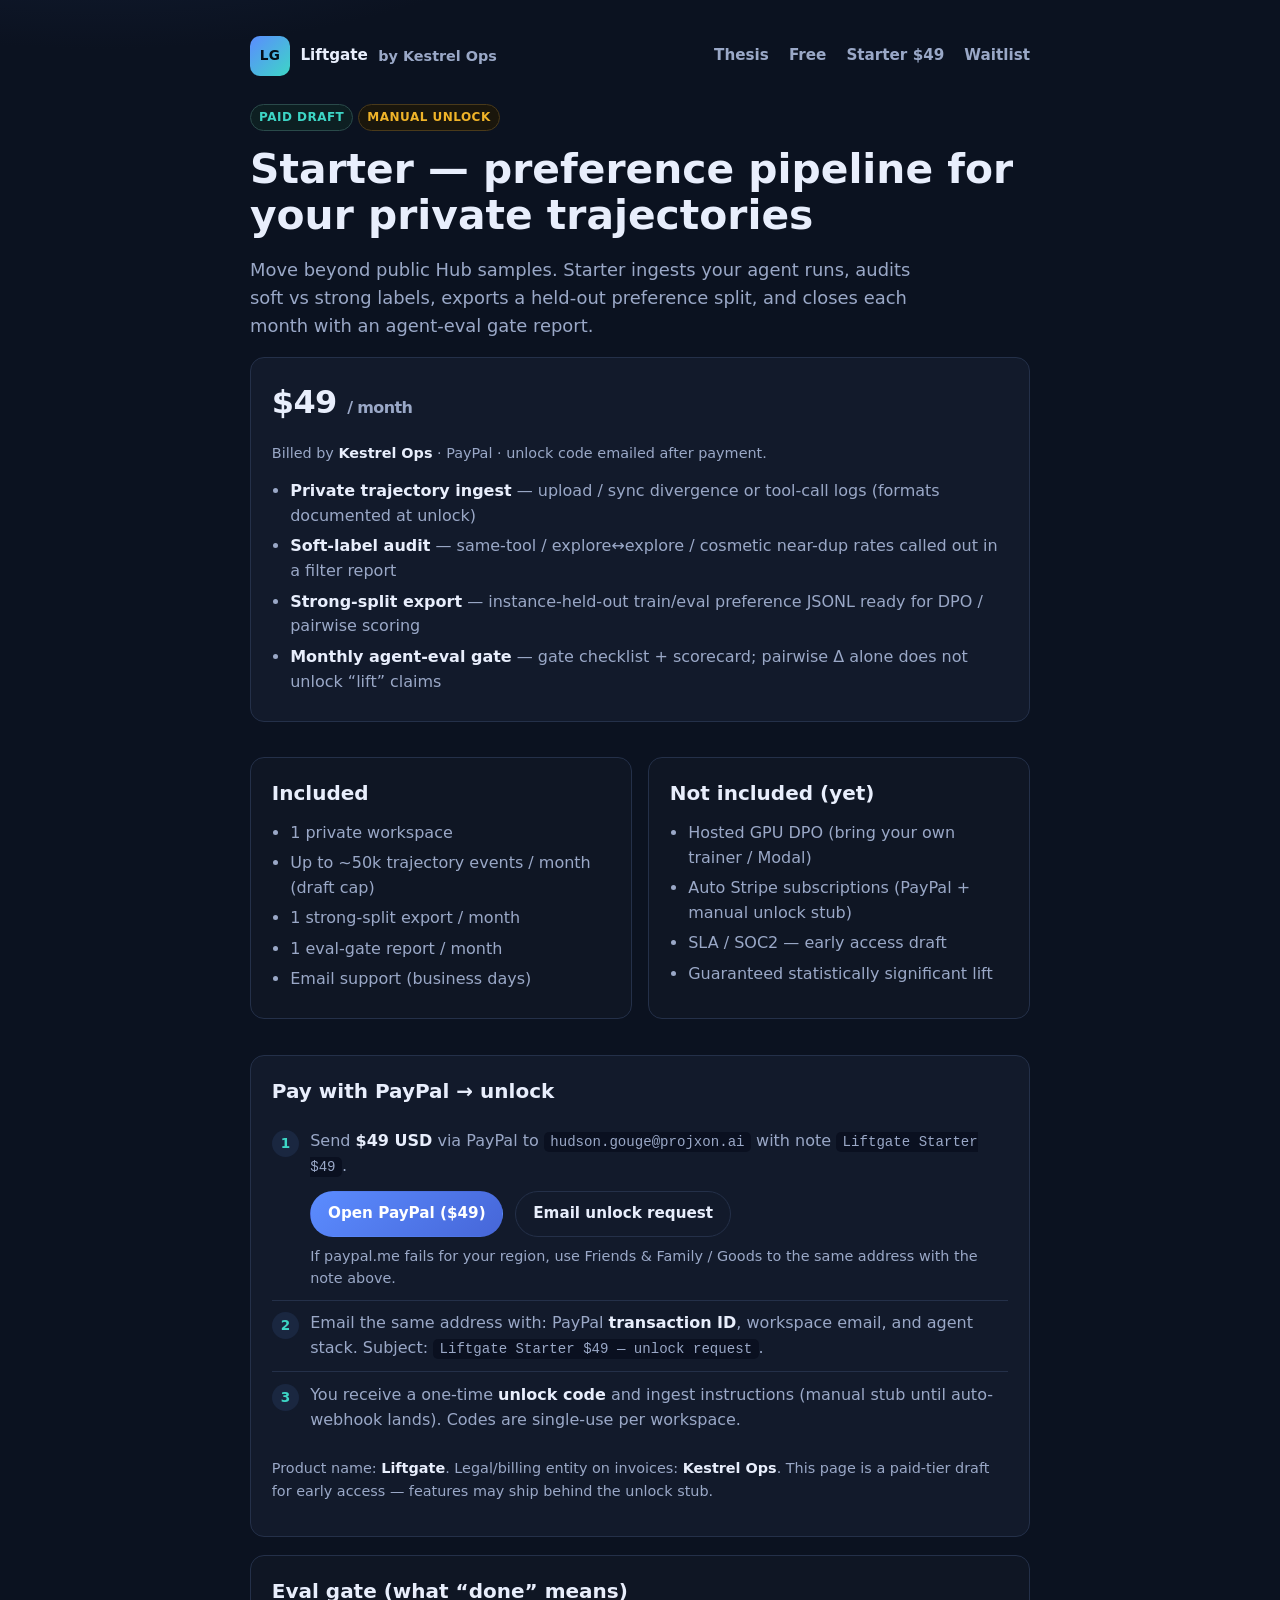
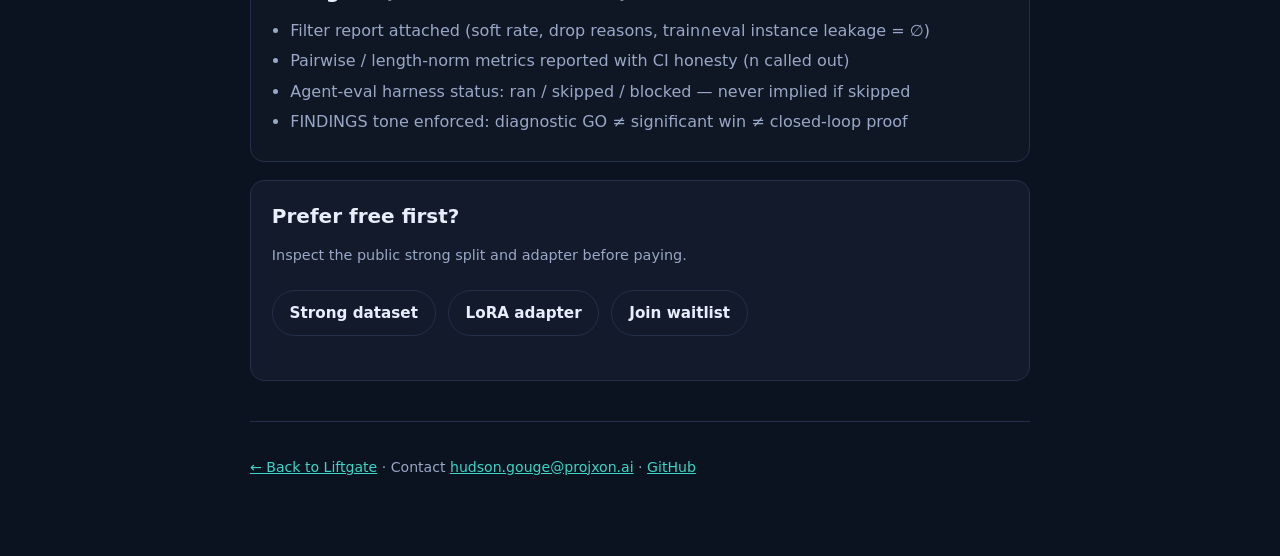
==== docs/starter.html @ 3e18eb13 "Ship Liftgate public landing + Starter draft Agent preference infra Pages site: thesis, honest FINDI" ====
<!DOCTYPE html>
<html lang="en">
<head>
<meta charset="utf-8" />
<meta name="viewport" content="width=device-width, initial-scale=1" />
<title>Liftgate Starter $49/mo — Kestrel Ops</title>
<meta name="description" content="Liftgate Starter: private trajectory ingest, soft-label audit, strong-split export, monthly agent-eval gate. $49/mo via PayPal. Billing: Kestrel Ops." />
<link rel="stylesheet" href="./styles.css" />
</head>
<body>
<main class="wrap">
  <nav>
    <a class="brand" href="./">
      <span class="logo">LG</span>
      <strong>Liftgate</strong>
      <span class="fine">by Kestrel Ops</span>
    </a>
    <a href="./#thesis">Thesis</a>
    <a href="./#free">Free</a>
    <a href="./starter.html">Starter $49</a>
    <a href="./#waitlist">Waitlist</a>
  </nav>

  <p><span class="tag">Paid draft</span> <span class="tag warn">Manual unlock</span></p>
  <h1>Starter — preference pipeline for your private trajectories</h1>
  <p class="lede">
    Move beyond public Hub samples. Starter ingests your agent runs, audits soft vs strong labels,
    exports a held-out preference split, and closes each month with an agent-eval gate report.
  </p>

  <div class="card">
    <p class="price" style="margin:0">$49 <span>/ month</span></p>
    <p class="fine">Billed by <strong style="color:var(--text)">Kestrel Ops</strong> · PayPal · unlock code emailed after payment.</p>
    <ul class="clean">
      <li><strong>Private trajectory ingest</strong> — upload / sync divergence or tool-call logs (formats documented at unlock)</li>
      <li><strong>Soft-label audit</strong> — same-tool / explore↔explore / cosmetic near-dup rates called out in a filter report</li>
      <li><strong>Strong-split export</strong> — instance-held-out train/eval preference JSONL ready for DPO / pairwise scoring</li>
      <li><strong>Monthly agent-eval gate</strong> — gate checklist + scorecard; pairwise Δ alone does not unlock “lift” claims</li>
    </ul>
  </div>

  <div class="grid two">
    <div class="card soft">
      <h2>Included</h2>
      <ul class="clean">
        <li>1 private workspace</li>
        <li>Up to ~50k trajectory events / month (draft cap)</li>
        <li>1 strong-split export / month</li>
        <li>1 eval-gate report / month</li>
        <li>Email support (business days)</li>
      </ul>
    </div>
    <div class="card soft">
      <h2>Not included (yet)</h2>
      <ul class="clean">
        <li>Hosted GPU DPO (bring your own trainer / Modal)</li>
        <li>Auto Stripe subscriptions (PayPal + manual unlock stub)</li>
        <li>SLA / SOC2 — early access draft</li>
        <li>Guaranteed statistically significant lift</li>
      </ul>
    </div>
  </div>

  <section class="card" id="pay">
    <h2>Pay with PayPal → unlock</h2>
    <ol class="steps">
      <li>
        Send <strong style="color:var(--text)">$49 USD</strong> via PayPal to
        <code>hudson.gouge@projxon.ai</code> with note
        <code>Liftgate Starter $49</code>.
        <div class="cta" style="margin:.75rem 0 0">
          <a class="btn btn-primary" href="https://www.paypal.com/paypalme/hudson.gouge@projxon.ai/49" target="_blank" rel="noopener">Open PayPal ($49)</a>
          <a class="btn" href="mailto:hudson.gouge@projxon.ai?subject=Liftgate%20Starter%20%2449%20%E2%80%94%20unlock%20request&body=PayPal%20transaction%20ID%3A%20%0AWorkspace%20email%3A%20%0AAgent%20stack%3A%20%0A">Email unlock request</a>
        </div>
        <p class="fine" style="margin:.5rem 0 0">If paypal.me fails for your region, use Friends &amp; Family / Goods to the same address with the note above.</p>
      </li>
      <li>
        Email the same address with: PayPal <strong style="color:var(--text)">transaction ID</strong>,
        workspace email, and agent stack. Subject: <code>Liftgate Starter $49 — unlock request</code>.
      </li>
      <li>
        You receive a one-time <strong style="color:var(--text)">unlock code</strong> and ingest instructions
        (manual stub until auto-webhook lands). Codes are single-use per workspace.
      </li>
    </ol>
    <p class="fine">
      Product name: <strong style="color:var(--text)">Liftgate</strong>.
      Legal/billing entity on invoices: <strong style="color:var(--text)">Kestrel Ops</strong>.
      This page is a paid-tier draft for early access — features may ship behind the unlock stub.
    </p>
  </section>

  <section class="card soft">
    <h2>Eval gate (what “done” means)</h2>
    <ul class="clean">
      <li>Filter report attached (soft rate, drop reasons, train∩eval instance leakage = ∅)</li>
      <li>Pairwise / length-norm metrics reported with CI honesty (n called out)</li>
      <li>Agent-eval harness status: ran / skipped / blocked — never implied if skipped</li>
      <li>FINDINGS tone enforced: diagnostic GO ≠ significant win ≠ closed-loop proof</li>
    </ul>
  </section>

  <section class="card">
    <h2>Prefer free first?</h2>
    <p class="fine" style="margin-top:0">Inspect the public strong split and adapter before paying.</p>
    <div class="cta">
      <a class="btn" href="https://huggingface.co/datasets/asaverren/openhands-divergence-dpo-strong" target="_blank" rel="noopener">Strong dataset</a>
      <a class="btn" href="https://huggingface.co/asaverren/qwen35-4b-openhands-divergence-dpo" target="_blank" rel="noopener">LoRA adapter</a>
      <a class="btn btn-ghost" href="./#waitlist">Join waitlist</a>
    </div>
  </section>

  <footer class="footer">
    <p>
      <a href="./">← Back to Liftgate</a> ·
      Contact <a href="mailto:hudson.gouge@projxon.ai">hudson.gouge@projxon.ai</a> ·
      <a href="https://github.com/kestrel-devagent/liftgate">GitHub</a>
    </p>
  </footer>
</main>
</body>
</html>
---- docs/styles.css ----
:root {
  --bg: #0b1220;
  --panel: #121a2b;
  --panel2: #0f1624;
  --text: #e8eefc;
  --muted: #9aa8c7;
  --accent: #5b8cff;
  --accent2: #3dd6c6;
  --warn: #f0b429;
  --border: #243049;
  --ok: #3ecf8e;
}
* { box-sizing: border-box; }
html { scroll-behavior: smooth; }
body {
  margin: 0;
  font-family: system-ui, -apple-system, Segoe UI, sans-serif;
  background: radial-gradient(1100px 560px at 8% -12%, #1a2a4a 0%, var(--bg) 55%);
  color: var(--text);
  min-height: 100vh;
  line-height: 1.55;
}
a { color: var(--accent2); }
a:hover { text-decoration: underline; }
.wrap { max-width: 820px; margin: 0 auto; padding: 2.25rem 1.25rem 4rem; }
nav {
  display: flex; flex-wrap: wrap; gap: .75rem 1.25rem; align-items: center;
  margin-bottom: 1.75rem; font-size: .95rem;
}
nav .brand { display: flex; align-items: center; gap: .65rem; margin-right: auto; text-decoration: none; color: var(--text); }
.logo {
  display: inline-grid; place-items: center; width: 40px; height: 40px;
  border-radius: 10px; font-weight: 800; font-size: .85rem; letter-spacing: .02em;
  background: linear-gradient(135deg, var(--accent), var(--accent2)); color: #041018;
}
nav a { color: var(--muted); text-decoration: none; font-weight: 600; }
nav a:hover { color: var(--text); }
h1 { font-size: clamp(1.85rem, 4.2vw, 2.55rem); line-height: 1.12; margin: .4rem 0 1rem; }
h2 { font-size: 1.25rem; margin: 0 0 .75rem; }
h3 { font-size: 1.05rem; margin: 1.1rem 0 .45rem; }
.lede { color: var(--muted); font-size: 1.12rem; max-width: 42rem; }
.cta { display: flex; flex-wrap: wrap; gap: .75rem; margin: 1.5rem 0; }
.btn {
  display: inline-flex; align-items: center; gap: .4rem;
  padding: .65rem 1.05rem; border-radius: 999px;
  border: 1px solid var(--border); background: var(--panel);
  color: var(--text); text-decoration: none; font-weight: 650; font-size: .95rem;
}
.btn:hover { text-decoration: none; border-color: var(--accent); }
.btn-primary {
  background: linear-gradient(135deg, var(--accent), #4666d8);
  border-color: transparent; color: #fff;
}
.btn-ghost { background: transparent; }
.card {
  background: var(--panel); border: 1px solid var(--border);
  border-radius: 14px; padding: 1.25rem 1.3rem; margin: 1.1rem 0;
}
.card.soft { background: var(--panel2); }
.fine { color: var(--muted); font-size: .9rem; }
.tag {
  display: inline-block; font-size: .75rem; font-weight: 700; letter-spacing: .04em;
  text-transform: uppercase; color: var(--accent2);
  border: 1px solid #2a4a4a; background: #0d1f22; padding: .2rem .5rem; border-radius: 999px;
}
.tag.warn { color: var(--warn); border-color: #4a3a1a; background: #1a160c; }
.grid { display: grid; gap: 1rem; }
@media (min-width: 640px) { .grid.two { grid-template-columns: 1fr 1fr; } }
ul.clean { margin: .4rem 0; padding-left: 1.15rem; color: var(--muted); }
ul.clean li { margin: .35rem 0; }
ul.clean strong { color: var(--text); }
code, .mono {
  font-family: ui-monospace, SFMono-Regular, Menlo, Consolas, monospace;
  font-size: .88em; background: #0a1020; padding: .12rem .4rem; border-radius: 5px;
}
table { width: 100%; border-collapse: collapse; font-size: .92rem; margin: .75rem 0; }
th, td { text-align: left; padding: .45rem .5rem; border-bottom: 1px solid var(--border); }
th { color: var(--muted); font-weight: 600; }
.findings {
  border-left: 3px solid var(--warn); padding-left: 1rem; margin: 1rem 0;
  color: var(--muted);
}
.findings strong { color: var(--warn); }
form label { display: block; font-size: .85rem; color: var(--muted); margin: .7rem 0 .3rem; font-weight: 600; }
form input, form textarea, form select {
  width: 100%; padding: .65rem .75rem; border-radius: 10px;
  border: 1px solid var(--border); background: #0a1020; color: var(--text);
  font: inherit;
}
form textarea { min-height: 90px; resize: vertical; }
form .row { display: grid; gap: .75rem; }
@media (min-width: 560px) { form .row.two { grid-template-columns: 1fr 1fr; } }
.footer {
  margin-top: 2.5rem; padding-top: 1.25rem; border-top: 1px solid var(--border);
  color: var(--muted); font-size: .88rem;
}
.price { font-size: 2rem; font-weight: 800; letter-spacing: -0.02em; }
.price span { font-size: 1rem; font-weight: 600; color: var(--muted); }
.steps { counter-reset: step; list-style: none; padding: 0; margin: .5rem 0; }
.steps li {
  counter-increment: step; position: relative;
  padding: .65rem 0 .65rem 2.4rem; color: var(--muted); border-bottom: 1px solid var(--border);
}
.steps li:last-child { border-bottom: 0; }
.steps li::before {
  content: counter(step); position: absolute; left: 0; top: .7rem;
  width: 1.7rem; height: 1.7rem; border-radius: 50%;
  background: #1a2740; color: var(--accent2); font-weight: 700; font-size: .85rem;
  display: grid; place-items: center;
}
.ok { color: var(--ok); }
.toast {
  display: none; margin-top: .75rem; padding: .65rem .85rem; border-radius: 10px;
  background: #0d2418; border: 1px solid #1e4a34; color: var(--ok); font-size: .9rem;
}
.toast.show { display: block; }
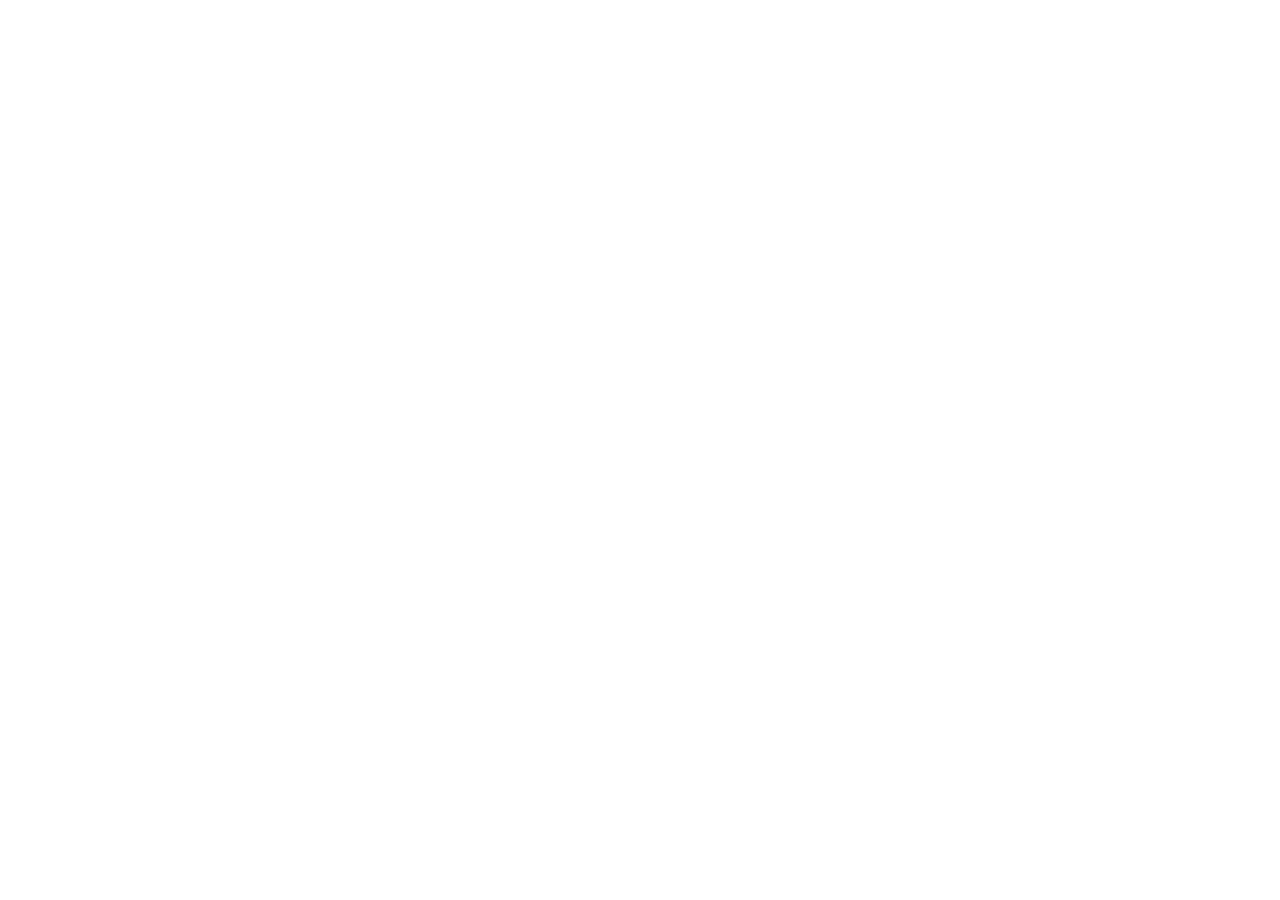
==== commit 1a6f14bb: "Redirect Liftgate Pages to Charter (public rename) Liftgate barred as public pitch. Pages now state " ====
--- a/docs/starter.html
+++ b/docs/starter.html
@@ -3,120 +3,21 @@
 <head>
 <meta charset="utf-8" />
 <meta name="viewport" content="width=device-width, initial-scale=1" />
-<title>Liftgate Starter $49/mo — Kestrel Ops</title>
-<meta name="description" content="Liftgate Starter: private trajectory ingest, soft-label audit, strong-split export, monthly agent-eval gate. $49/mo via PayPal. Billing: Kestrel Ops." />
-<link rel="stylesheet" href="./styles.css" />
+<title>Charter Pro (formerly Liftgate Starter) | Kestrel Ops</title>
+<meta http-equiv="refresh" content="0; url=https://kestrel-devagent.github.io/charter/#pro" />
+<link rel="canonical" href="https://kestrel-devagent.github.io/charter/#pro" />
+<style>
+body{margin:0;font-family:system-ui,sans-serif;background:#0b1220;color:#e8eefc;padding:3rem 1.25rem;line-height:1.55}
+a{color:#3dd6c6} .wrap{max-width:560px;margin:0 auto}
+.btn{display:inline-block;padding:.7rem 1.1rem;border-radius:999px;background:#5b8cff;color:#fff;text-decoration:none;font-weight:650}
+</style>
 </head>
 <body>
 <main class="wrap">
-  <nav>
-    <a class="brand" href="./">
-      <span class="logo">LG</span>
-      <strong>Liftgate</strong>
-      <span class="fine">by Kestrel Ops</span>
-    </a>
-    <a href="./#thesis">Thesis</a>
-    <a href="./#free">Free</a>
-    <a href="./starter.html">Starter $49</a>
-    <a href="./#waitlist">Waitlist</a>
-  </nav>
-
-  <p><span class="tag">Paid draft</span> <span class="tag warn">Manual unlock</span></p>
-  <h1>Starter — preference pipeline for your private trajectories</h1>
-  <p class="lede">
-    Move beyond public Hub samples. Starter ingests your agent runs, audits soft vs strong labels,
-    exports a held-out preference split, and closes each month with an agent-eval gate report.
-  </p>
-
-  <div class="card">
-    <p class="price" style="margin:0">$49 <span>/ month</span></p>
-    <p class="fine">Billed by <strong style="color:var(--text)">Kestrel Ops</strong> · PayPal · unlock code emailed after payment.</p>
-    <ul class="clean">
-      <li><strong>Private trajectory ingest</strong> — upload / sync divergence or tool-call logs (formats documented at unlock)</li>
-      <li><strong>Soft-label audit</strong> — same-tool / explore↔explore / cosmetic near-dup rates called out in a filter report</li>
-      <li><strong>Strong-split export</strong> — instance-held-out train/eval preference JSONL ready for DPO / pairwise scoring</li>
-      <li><strong>Monthly agent-eval gate</strong> — gate checklist + scorecard; pairwise Δ alone does not unlock “lift” claims</li>
-    </ul>
-  </div>
-
-  <div class="grid two">
-    <div class="card soft">
-      <h2>Included</h2>
-      <ul class="clean">
-        <li>1 private workspace</li>
-        <li>Up to ~50k trajectory events / month (draft cap)</li>
-        <li>1 strong-split export / month</li>
-        <li>1 eval-gate report / month</li>
-        <li>Email support (business days)</li>
-      </ul>
-    </div>
-    <div class="card soft">
-      <h2>Not included (yet)</h2>
-      <ul class="clean">
-        <li>Hosted GPU DPO (bring your own trainer / Modal)</li>
-        <li>Auto Stripe subscriptions (PayPal + manual unlock stub)</li>
-        <li>SLA / SOC2 — early access draft</li>
-        <li>Guaranteed statistically significant lift</li>
-      </ul>
-    </div>
-  </div>
-
-  <section class="card" id="pay">
-    <h2>Pay with PayPal → unlock</h2>
-    <ol class="steps">
-      <li>
-        Send <strong style="color:var(--text)">$49 USD</strong> via PayPal to
-        <code>hudson.gouge@projxon.ai</code> with note
-        <code>Liftgate Starter $49</code>.
-        <div class="cta" style="margin:.75rem 0 0">
-          <a class="btn btn-primary" href="https://www.paypal.com/paypalme/hudson.gouge@projxon.ai/49" target="_blank" rel="noopener">Open PayPal ($49)</a>
-          <a class="btn" href="mailto:hudson.gouge@projxon.ai?subject=Liftgate%20Starter%20%2449%20%E2%80%94%20unlock%20request&body=PayPal%20transaction%20ID%3A%20%0AWorkspace%20email%3A%20%0AAgent%20stack%3A%20%0A">Email unlock request</a>
-        </div>
-        <p class="fine" style="margin:.5rem 0 0">If paypal.me fails for your region, use Friends &amp; Family / Goods to the same address with the note above.</p>
-      </li>
-      <li>
-        Email the same address with: PayPal <strong style="color:var(--text)">transaction ID</strong>,
-        workspace email, and agent stack. Subject: <code>Liftgate Starter $49 — unlock request</code>.
-      </li>
-      <li>
-        You receive a one-time <strong style="color:var(--text)">unlock code</strong> and ingest instructions
-        (manual stub until auto-webhook lands). Codes are single-use per workspace.
-      </li>
-    </ol>
-    <p class="fine">
-      Product name: <strong style="color:var(--text)">Liftgate</strong>.
-      Legal/billing entity on invoices: <strong style="color:var(--text)">Kestrel Ops</strong>.
-      This page is a paid-tier draft for early access — features may ship behind the unlock stub.
-    </p>
-  </section>
-
-  <section class="card soft">
-    <h2>Eval gate (what “done” means)</h2>
-    <ul class="clean">
-      <li>Filter report attached (soft rate, drop reasons, train∩eval instance leakage = ∅)</li>
-      <li>Pairwise / length-norm metrics reported with CI honesty (n called out)</li>
-      <li>Agent-eval harness status: ran / skipped / blocked — never implied if skipped</li>
-      <li>FINDINGS tone enforced: diagnostic GO ≠ significant win ≠ closed-loop proof</li>
-    </ul>
-  </section>
-
-  <section class="card">
-    <h2>Prefer free first?</h2>
-    <p class="fine" style="margin-top:0">Inspect the public strong split and adapter before paying.</p>
-    <div class="cta">
-      <a class="btn" href="https://huggingface.co/datasets/asaverren/openhands-divergence-dpo-strong" target="_blank" rel="noopener">Strong dataset</a>
-      <a class="btn" href="https://huggingface.co/asaverren/qwen35-4b-openhands-divergence-dpo" target="_blank" rel="noopener">LoRA adapter</a>
-      <a class="btn btn-ghost" href="./#waitlist">Join waitlist</a>
-    </div>
-  </section>
-
-  <footer class="footer">
-    <p>
-      <a href="./">← Back to Liftgate</a> ·
-      Contact <a href="mailto:hudson.gouge@projxon.ai">hudson.gouge@projxon.ai</a> ·
-      <a href="https://github.com/kestrel-devagent/liftgate">GitHub</a>
-    </p>
-  </footer>
+  <h1>Charter Pro</h1>
+  <p style="color:#9aa8c7">Liftgate Starter is retired as a public name. Paid SKU is <strong style="color:#e8eefc">Charter Pro — $49/mo</strong> (PayPal note <code>Charter Pro</code>).</p>
+  <p><a class="btn" href="https://kestrel-devagent.github.io/charter/#pro">Open Charter Pro →</a></p>
 </main>
+<script>location.replace('https://kestrel-devagent.github.io/charter/#pro');</script>
 </body>
 </html>
